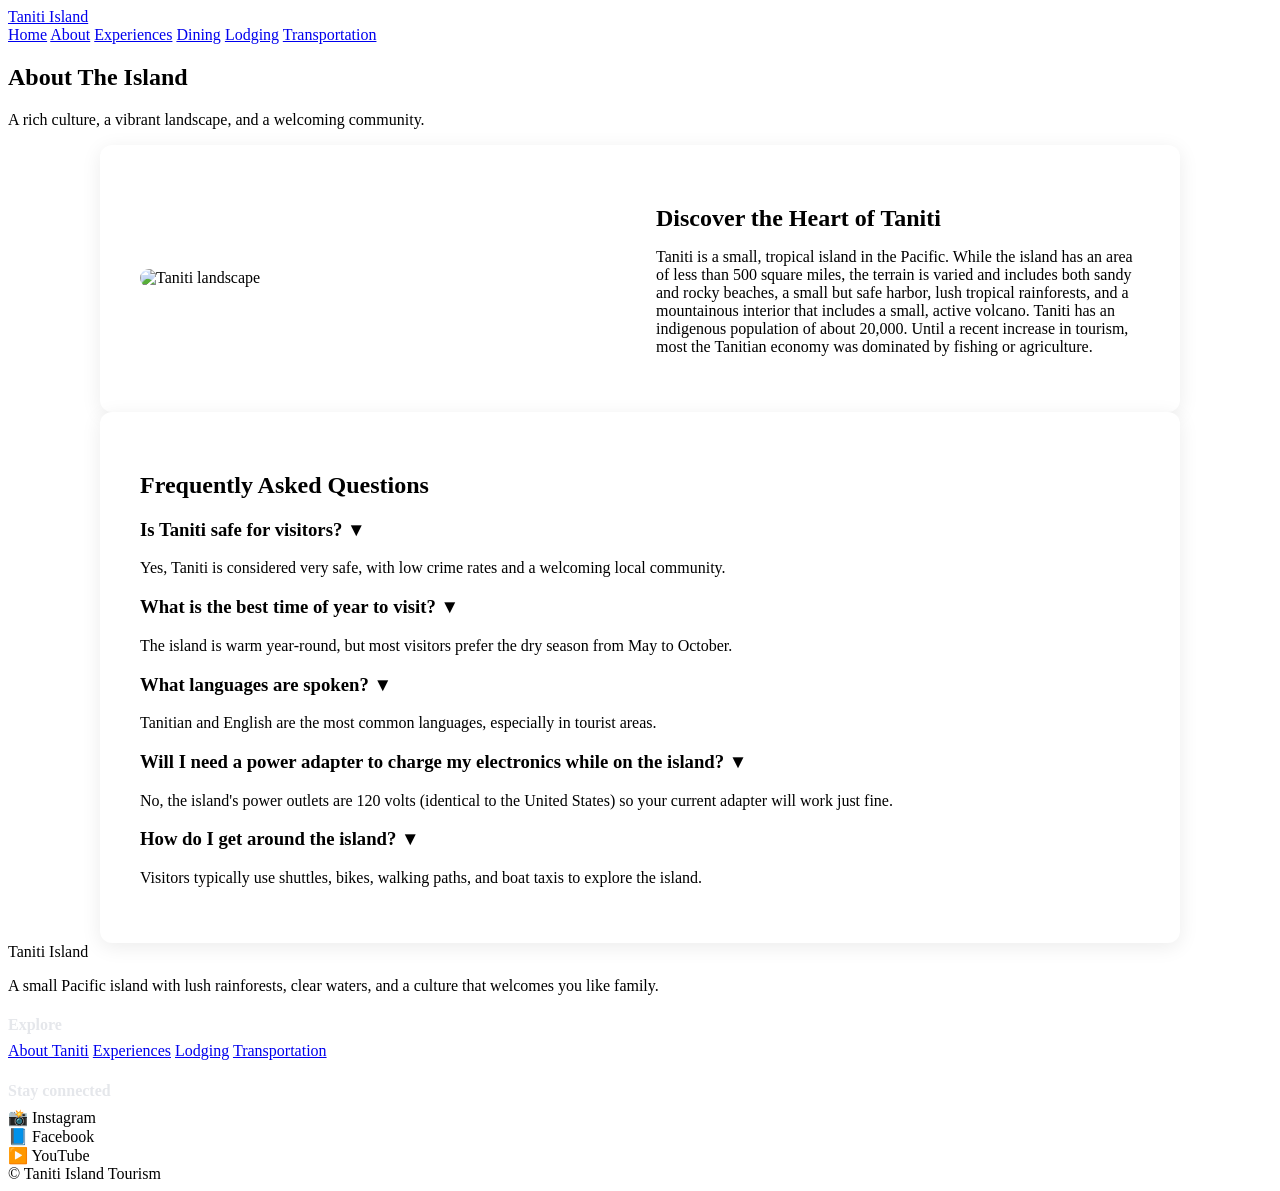
==== pages/about.html @ 361cd040 "added website pages" ====
<!DOCTYPE html>
<html lang="en">
<head>
  <meta charset="UTF-8" />
  <title>About Taniti</title>
  <link rel="stylesheet" href="../styles.css" />
</head>
<body>

<header>
  <nav class="nav">
    <div class="logo"><a href="index.html">Taniti Island</a></div>
    <div class="nav-links">
      <a href="../index.html">Home</a>
      <a href="about.html" class="active">About</a>
      <a href="experiences.html">Experiences</a>
      <a href="dining.html">Dining</a>
      <a href="lodging.html">Lodging</a>
      <a href="transportation.html">Transportation</a>
    </div>
  </nav>
</header>

<!-- HERO BANNER -->
<section class="exp-hero">
  <div class="exp-hero-inner">
    <h1 class="exp-hero-title">About The Island</h1>
    <p class="exp-hero-subtitle">
      A rich culture, a vibrant landscape, and a welcoming community.
    </p>
  </div>
</section>

<!-- MAIN CONTENT CARD -->
<section class="section">
  <div class="section-inner">

    <div class="content-card" style="
      background: white;
      padding: 40px;
      border-radius: 12px;
      box-shadow: 0 4px 20px rgba(0,0,0,0.08);
      max-width: 1000px;
      margin: 0 auto;
    ">

      <div class="two-column" style="
        display: grid;
        grid-template-columns: 1fr 1fr;
        gap: 32px;
        align-items: center;
      ">
        <img src="islandbanner.png" alt="Taniti landscape" style="
          width: 100%;
          border-radius: 10px;
        ">

        <div>
          <h2 style="margin-bottom: 16px;">Discover the Heart of Taniti</h2>
          <p style="margin-bottom: 16px;">
          Taniti is a small, tropical island in the Pacific. While the island 
          has an area of less than 500 square miles, the terrain is varied 
          and includes both sandy and rocky beaches, a small but safe harbor,
          lush tropical rainforests, and a mountainous interior that includes 
          a small, active volcano. Taniti has an indigenous population of about 
          20,000. Until a recent increase in tourism, most the Tanitian economy
          was dominated by fishing or agriculture.
          </p>
        </div>
      </div>

    </div>

  </div>
</section>

<section class="section">
  <div class="section-inner">

    <div class="content-card" style="
      background: white;
      padding: 40px;
      border-radius: 12px;
      box-shadow: 0 4px 20px rgba(0,0,0,0.08);
      max-width: 1000px;
      margin: 0 auto;
    ">

      <h2 style="margin-bottom: 20px;">Frequently Asked Questions</h2>

      <div class="faq-item">
        <h3 class="faq-question">Is Taniti safe for visitors?
        <span class="faq-arrow">▼</span>
        </h3>
         
        <p class="faq-answer">
          Yes, Taniti is considered very safe, with low crime rates and a welcoming local community.
        </p>
      </div>

      <div class="faq-item">
        <h3 class="faq-question">What is the best time of year to visit?
          <span class="faq-arrow">▼</span>
        </h3>
        <p class="faq-answer">
          The island is warm year‑round, but most visitors prefer the dry season from May to October.
        </p>
      </div>

      <div class="faq-item">
        <h3 class="faq-question">What languages are spoken?
          <span class="faq-arrow">▼</span>
        </h3>
        <p class="faq-answer">
          Tanitian and English are the most common languages, especially in tourist areas.
        </p>
      </div>

            <div class="faq-item">
        <h3 class="faq-question">Will I need a power adapter to charge my electronics while on the island?
          <span class="faq-arrow">▼</span>
        </h3>
        <p class="faq-answer">
          No, the island's power outlets are 120 volts (identical to the United States) so your current adapter
          will work just fine. 
        </p>
      </div>


      <div class="faq-item">
        <h3 class="faq-question">How do I get around the island?
          <span class="faq-arrow">▼</span>
        </h3>
        <p class="faq-answer">
          Visitors typically use shuttles, bikes, walking paths, and boat taxis to explore the island.
        </p>
      </div>

    </div>

  </div>
</section>



<footer>
  <div class="footer-inner">
    <div>
      <div class="footer-logo">Taniti Island</div>
      <p>
        A small Pacific island with lush rainforests, clear waters, and a culture that welcomes you like
        family.
      </p>
    </div>

    <div>
      <h4 style="color:#e5e7eb; margin-bottom:8px;">Explore</h4>
      <div class="footer-links">
        <a href="about.html">About Taniti</a>
        <a href="experiences.html">Experiences</a>
        <a href="lodging.html">Lodging</a>
        <a href="transportation.html">Transportation</a>
      </div>
    </div>

    <div>
      <h4 style="color:#e5e7eb; margin-bottom:8px;">Stay connected</h4>
      <div class="footer-social">
        <div class="social-pill">📸 Instagram</div>
        <div class="social-pill">📘 Facebook</div>
        <div class="social-pill">▶️ YouTube</div>
      </div>
    </div>
  </div>

  <div class="footer-bottom">
    <span>© Taniti Island Tourism</span>
  </div>
</footer>

<script>
  document.querySelectorAll('.faq-question').forEach(q => {
    q.addEventListener('click', () => {
      const answer = q.nextElementSibling;
      const arrow = q.querySelector('.faq-arrow');

      answer.classList.toggle('open');
      arrow.classList.toggle('rotate');
    });
  });
</script>

</body>
</html>
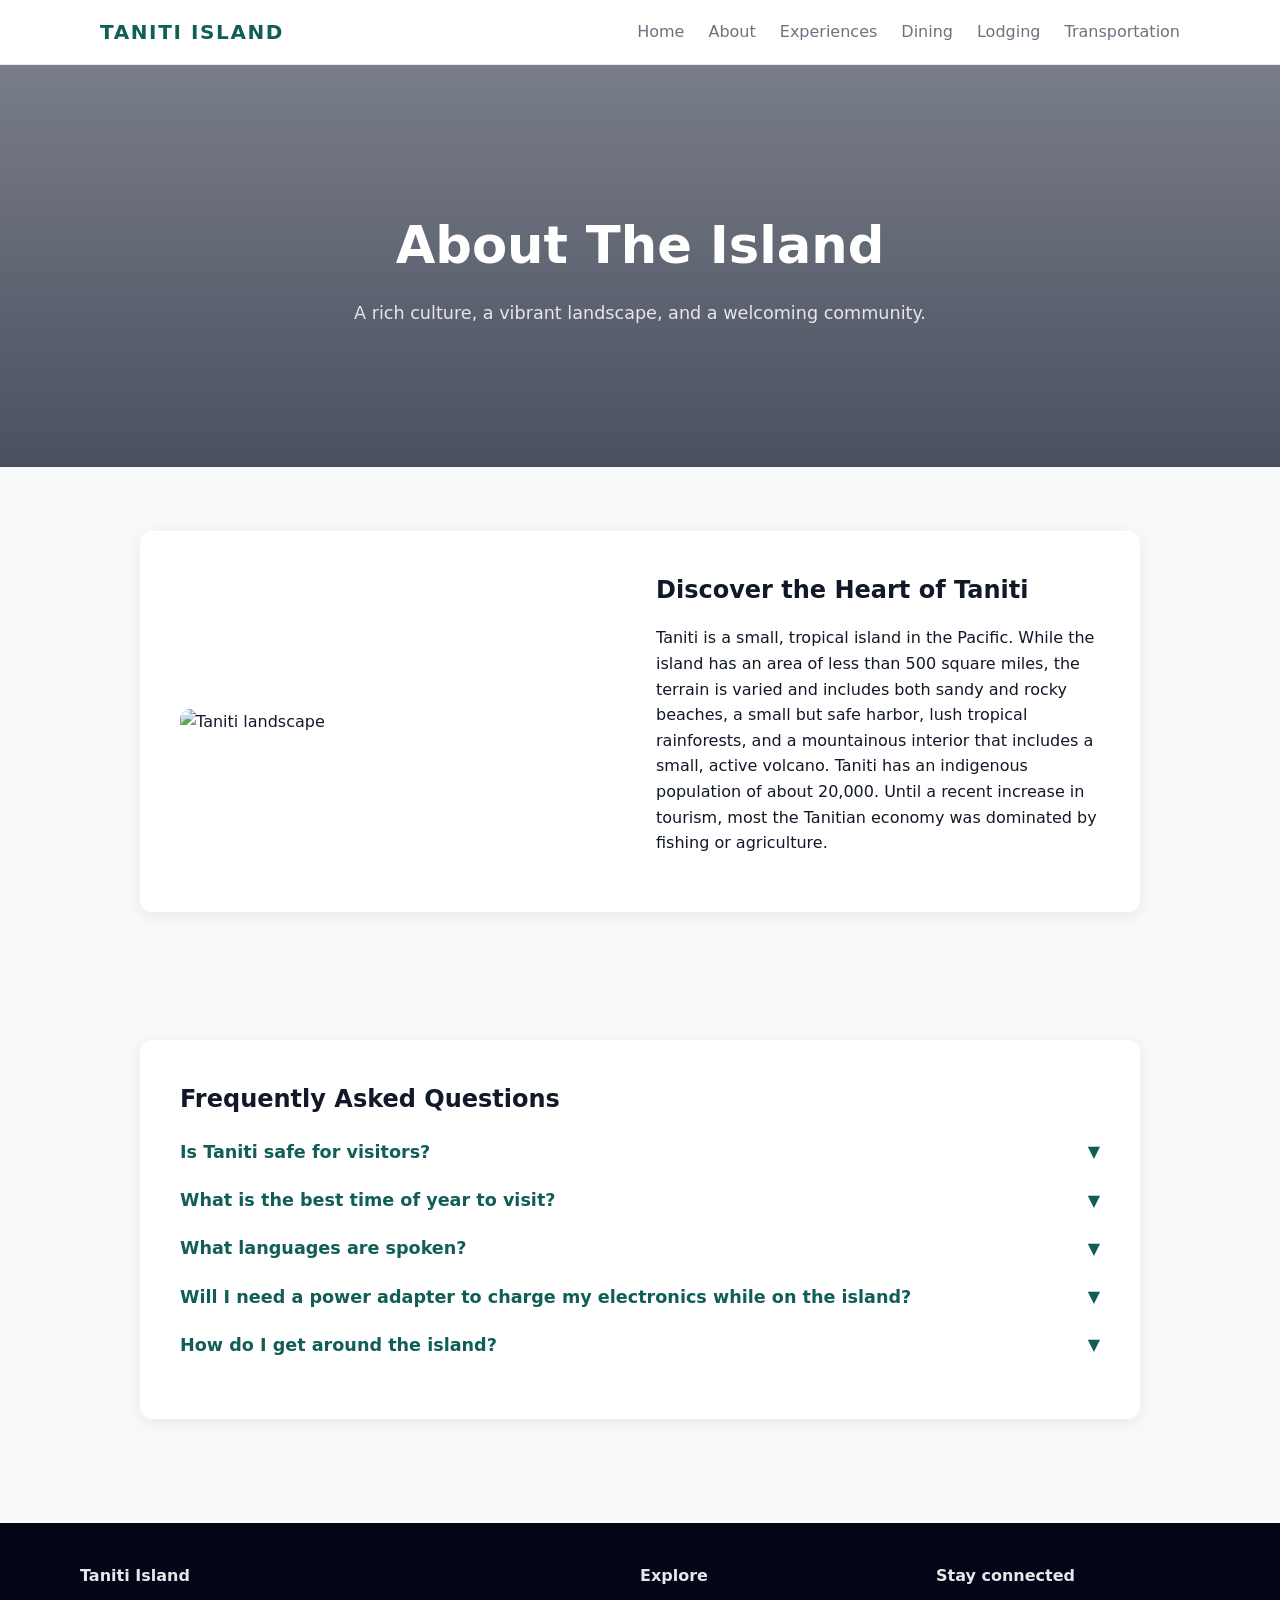
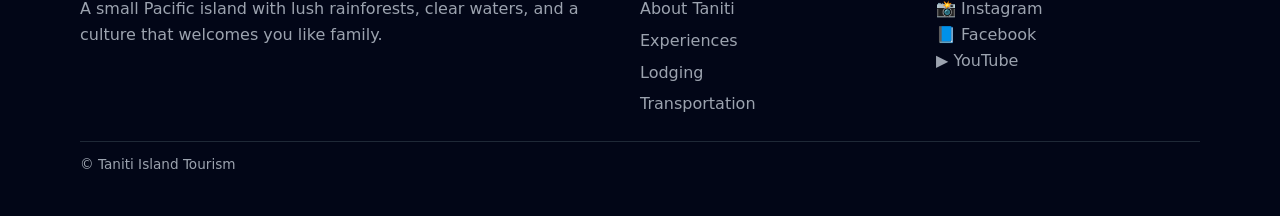
==== commit 16b81d17: "updated about.html fixed style sheet href" ====
--- a/pages/about.html
+++ b/pages/about.html
@@ -3,7 +3,7 @@
 <head>
   <meta charset="UTF-8" />
   <title>About Taniti</title>
-  <link rel="stylesheet" href="../styles.css" />
+  <link rel="stylesheet" href="styles.css" />
 </head>
 <body>
 
@@ -11,12 +11,12 @@
   <nav class="nav">
     <div class="logo"><a href="index.html">Taniti Island</a></div>
     <div class="nav-links">
-      <a href="../index.html">Home</a>
-      <a href="about.html" class="active">About</a>
-      <a href="experiences.html">Experiences</a>
-      <a href="dining.html">Dining</a>
-      <a href="lodging.html">Lodging</a>
-      <a href="transportation.html">Transportation</a>
+      <a href="index.html">Home</a>
+      <a href="pages/about.html" class="active">About</a>
+      <a href="pages/experiences">Experiences</a>
+      <a href="pages/dining.html">Dining</a>
+      <a href="pages/lodging.html">Lodging</a>
+      <a href="pages/transportation.html">Transportation</a>
     </div>
   </nav>
 </header>
@@ -156,10 +156,10 @@
     <div>
       <h4 style="color:#e5e7eb; margin-bottom:8px;">Explore</h4>
       <div class="footer-links">
-        <a href="about.html">About Taniti</a>
-        <a href="experiences.html">Experiences</a>
-        <a href="lodging.html">Lodging</a>
-        <a href="transportation.html">Transportation</a>
+        <a href="pages/about.html">About Taniti</a>
+        <a href="pages/experiences.html">Experiences</a>
+        <a href="pages/lodging.html">Lodging</a>
+        <a href="pages/transportation.html">Transportation</a>
       </div>
     </div>
 
--- a/pages/styles.css
+++ b/pages/styles.css
@@ -0,0 +1,639 @@
+/* ---------- GLOBAL RESET ---------- */
+* {
+  margin: 0;
+  padding: 0;
+  box-sizing: border-box;
+}
+
+body {
+  font-family: system-ui, -apple-system, BlinkMacSystemFont, "Segoe UI", sans-serif;
+  background: #f9fafb;
+  color: #111827;
+  line-height: 1.6;
+}
+
+a {
+  text-decoration: none;
+  color: inherit;
+}
+
+img {
+  max-width: 100%;
+  display: block;
+}
+
+:root {
+  --primary: #0f766e;
+  --primary-dark: #115e57;
+  --muted: #6b7280;
+  --white: #ffffff;
+  --max-width: 1120px;
+  --radius: 8px;
+}
+
+/* ---------- HEADER ---------- */
+header {
+  background: #ffffffee;
+  backdrop-filter: blur(10px);
+  border-bottom: 1px solid #e5e7eb;
+  position: sticky;
+  top: 0;
+  z-index: 20;
+}
+
+.nav {
+  max-width: var(--max-width);
+  margin: 0 auto;
+  padding: 16px 20px;
+  display: flex;
+  justify-content: space-between;
+  align-items: center;
+}
+
+.logo {
+    font-weight: 700;
+    font-size: 1.25rem;
+    letter-spacing: 0.08em;
+    text-transform: uppercase;
+    color: var(--primary-dark);
+}
+
+.nav-links {
+  display: flex;
+  gap: 24px;
+  align-items: center;
+}
+
+.nav-links a {
+  color: var(--muted);
+  font-weight: 500;
+}
+
+.nav-links a:hover {
+  color: var(--primary-dark);
+}
+
+.btn {
+  padding: 10px 18px;
+  border-radius: 999px;
+  border: 1px solid transparent;
+  font-weight: 600;
+  cursor: pointer;
+}
+
+.btn-primary {
+  background: var(--primary);
+  color: var(--white);
+}
+
+.btn-primary:hover {
+  background: var(--primary-dark);
+}
+
+.btn-secondary {
+  background: var(--white);
+  border: 1px solid #d1d5db;
+  color: var(--primary-dark);
+}
+
+.btn-secondary:hover {
+  border-color: var(--primary);
+  color: var(--primary);
+}
+
+/* ---------- PAGE LAYOUT ---------- */
+.section {
+  padding: 64px 20px;
+}
+
+.section-inner {
+  max-width: var(--max-width);
+  margin: 0 auto;
+}
+
+.section-title {
+  font-size: 2rem;
+  font-weight: 700;
+  margin-bottom: 16px;
+}
+
+.section-subtitle {
+  color: var(--muted);
+  margin-bottom: 24px;
+  max-width: 640px;
+}
+
+/* ---------- FOOTER ---------- */
+footer {
+  background: #020617;
+  color: #9ca3af;
+  padding: 40px 20px;
+  margin-top: 40px;
+}
+
+.footer-inner {
+  max-width: var(--max-width);
+  margin: 0 auto;
+  display: grid;
+  grid-template-columns: 2fr 1fr 1fr;
+  gap: 32px;
+}
+
+.footer-logo {
+  font-weight: 700;
+  color: #e5e7eb;
+  margin-bottom: 8px;
+}
+
+.footer-links {
+  display: flex;
+  flex-direction: column;
+  gap: 6px;
+}
+
+.footer-links a:hover {
+  color: #e5e7eb;
+}
+
+.footer-bottom {
+  max-width: var(--max-width);
+  margin: 24px auto 0;
+  border-top: 1px solid #1f2937;
+  padding-top: 12px;
+  font-size: 0.85rem;
+  display: flex;
+  justify-content: space-between;
+}
+
+
+.faq-item {
+  margin-bottom: 20px;
+}
+
+.faq-question {
+  font-size: 1.1rem;
+  font-weight: 600;
+  margin-bottom: 6px;
+  color: #115e57;
+}
+
+.faq-answer {
+  color: #555;
+  line-height: 1.5;
+}
+
+
+.faq-answer {
+  display: none;
+  margin-top: 6px;
+}
+
+.faq-answer.open {
+  display: block;
+}
+
+
+.faq-question {
+  display: flex;
+  justify-content: space-between;
+  align-items: center;
+  cursor: pointer;
+  font-size: 1.1rem;
+  font-weight: 600;
+  margin-bottom: 6px;
+  color: #115e57;
+}
+
+.faq-arrow {
+  font-size: 1rem;
+  transition: transform 0.25s ease;
+}
+
+.faq-arrow.rotate {
+  transform: rotate(180deg);
+}
+
+
+/* HERO */
+.exp-hero {
+  background: linear-gradient(
+      to bottom,
+      rgba(15, 23, 42, 0.55),
+      rgba(15, 23, 42, 0.75)
+    ),
+    url("https://images.pexels.com/photos/457882/pexels-photo-457882.jpeg?auto=compress&cs=tinysrgb&w=1600")
+      center/cover no-repeat;
+  padding: 140px 20px;
+  text-align: center;
+  color: white;
+}
+
+.exp-hero-title {
+  font-size: clamp(2.4rem, 4vw, 3.2rem);
+  font-weight: 800;
+  margin-bottom: 12px;
+}
+
+.exp-hero-subtitle {
+  font-size: 1.1rem;
+  max-width: 600px;
+  margin: 0 auto;
+  color: #e5e7eb;
+}
+
+/* EXPERIENCE GRID */
+.exp-grid {
+  display: grid;
+  grid-template-columns: repeat(3, 1fr);
+  gap: 24px;
+  margin-top: 32px;
+}
+
+.exp-card {
+  background: white;
+  border-radius: 12px;
+  overflow: hidden;
+  box-shadow: 0 10px 25px rgba(15, 23, 42, 0.08);
+  transition: transform 0.2s ease;
+}
+
+.exp-card:hover {
+  transform: translateY(-4px);
+}
+
+.exp-card-img {
+  height: 200px;
+  background-size: cover;
+  background-position: center;
+}
+
+.exp-card-body {
+  padding: 20px;
+}
+
+.exp-card-body h3 {
+  margin-bottom: 8px;
+  font-size: 1.2rem;
+  font-weight: 600;
+}
+
+.exp-card-body p {
+  color: #6b7280;
+  font-size: 0.95rem;
+}
+
+/* FEATURED EXPERIENCE */
+.exp-feature {
+  display: grid;
+  grid-template-columns: 1fr 1fr;
+  gap: 32px;
+  align-items: center;
+}
+
+.exp-feature-img {
+  height: 340px;
+  border-radius: 12px;
+  background-size: cover;
+  background-position: center;
+  box-shadow: 0 10px 25px rgba(15, 23, 42, 0.12);
+}
+
+.exp-feature-text h2 {
+  margin-bottom: 12px;
+  font-size: 1.8rem;
+  font-weight: 700;
+}
+
+.exp-feature-text p {
+  margin-bottom: 12px;
+  color: #6b7280;
+}
+
+/* Dining hero tweak (optional, keeps same base hero style) */
+.dining-hero {
+  background: linear-gradient(
+      to bottom,
+      rgba(15, 23, 42, 0.55),
+      rgba(15, 23, 42, 0.75)
+    ),
+    url("https://images.pexels.com/photos/262978/pexels-photo-262978.jpeg?auto=compress&cs=tinysrgb&w=1600")
+      center/cover no-repeat;
+}
+
+/* Intro text */
+.dining-intro {
+  max-width: 720px;
+  margin: 0 auto 32px;
+  color: #6b7280;
+  font-size: 0.98rem;
+}
+
+/* Two-column dining features */
+.dining-feature {
+  display: grid;
+  grid-template-columns: minmax(0, 1.1fr) minmax(0, 1fr);
+  gap: 32px;
+  align-items: center;
+  margin-bottom: 40px;
+}
+
+.dining-feature.reverse {
+  grid-template-columns: minmax(0, 1fr) minmax(0, 1.1fr);
+}
+
+.dining-image {
+  height: 320px;
+  border-radius: 12px;
+  background-size: cover;
+  background-position: center;
+  box-shadow: 0 10px 25px rgba(15, 23, 42, 0.12);
+}
+
+.dining-text h2 {
+  margin-bottom: 12px;
+  font-size: 1.6rem;
+  font-weight: 700;
+  color: #115e57;
+}
+
+.dining-text p {
+  margin-bottom: 12px;
+  color: #6b7280;
+  font-size: 0.96rem;
+}
+
+.dining-text ul {
+  padding-left: 18px;
+  color: #4b5563;
+  font-size: 0.95rem;
+}
+
+/* Highlight block */
+.dining-highlight {
+  margin-top: 16px;
+  padding: 24px;
+  border-radius: 12px;
+  background: #f9fafb;
+  border: 1px solid #e5e7eb;
+}
+
+.dining-highlight h2 {
+  margin-bottom: 10px;
+  font-size: 1.4rem;
+  font-weight: 700;
+  color: #115e57;
+}
+
+.dining-highlight p {
+  color: #6b7280;
+  margin-bottom: 8px;
+}
+
+/* Responsive */
+@media (max-width: 960px) {
+  .dining-feature,
+  .dining-feature.reverse {
+    grid-template-columns: minmax(0, 1fr);
+  }
+}
+
+@media (max-width: 720px) {
+  .dining-image {
+    height: 260px;
+  }
+}
+
+
+/* CTA */
+.exp-cta {
+  background: radial-gradient(circle at top left, #22c55e 0, #0f766e 40%, #0f172a 100%);
+  color: white;
+  text-align: center;
+  padding: 60px 20px;
+  border-radius: 16px;
+  margin: 40px auto;
+  max-width: 1100px;
+}
+
+.exp-cta h2 {
+  font-size: 2rem;
+  margin-bottom: 10px;
+}
+
+.exp-cta p {
+  margin-bottom: 20px;
+  color: #e5e7eb;
+}
+
+/* RESPONSIVE */
+@media (max-width: 960px) {
+  .exp-grid {
+    grid-template-columns: 1fr 1fr;
+  }
+
+  .exp-feature {
+    grid-template-columns: 1fr;
+  }
+}
+
+@media (max-width: 720px) {
+  .exp-grid {
+    grid-template-columns: 1fr;
+  }
+}
+
+
+/* Lodging */
+
+/* Lodging hero */
+.lodging-hero {
+  background: linear-gradient(
+      to bottom,
+      rgba(15, 23, 42, 0.55),
+      rgba(15, 23, 42, 0.75)
+    ),
+    url("https://images.pexels.com/photos/457882/pexels-photo-457882.jpeg?auto=compress&cs=tinysrgb&w=1600")
+      center/cover no-repeat;
+}
+
+/* Intro */
+.lodging-intro {
+  max-width: 720px;
+  margin: 0 auto 32px;
+  color: #6b7280;
+  font-size: 0.98rem;
+}
+
+/* Two-column lodging features */
+.lodging-feature {
+  display: grid;
+  grid-template-columns: minmax(0, 1.1fr) minmax(0, 1fr);
+  gap: 32px;
+  align-items: center;
+  margin-bottom: 40px;
+}
+
+.lodging-feature.reverse {
+  grid-template-columns: minmax(0, 1fr) minmax(0, 1.1fr);
+}
+
+.lodging-image {
+  height: 320px;
+  border-radius: 12px;
+  background-size: cover;
+  background-position: center;
+  box-shadow: 0 10px 25px rgba(15, 23, 42, 0.12);
+}
+
+.lodging-text h2 {
+  margin-bottom: 12px;
+  font-size: 1.6rem;
+  font-weight: 700;
+  color: #115e57;
+}
+
+.lodging-text p {
+  margin-bottom: 12px;
+  color: #6b7280;
+  font-size: 0.96rem;
+}
+
+.lodging-text ul {
+  padding-left: 18px;
+  color: #4b5563;
+  font-size: 0.95rem;
+}
+
+/* Highlight block */
+.lodging-highlight {
+  margin-top: 16px;
+  padding: 24px;
+  border-radius: 12px;
+  background: #f9fafb;
+  border: 1px solid #e5e7eb;
+}
+
+.lodging-highlight h2 {
+  margin-bottom: 10px;
+  font-size: 1.4rem;
+  font-weight: 700;
+  color: #115e57;
+}
+
+.lodging-highlight p {
+  color: #6b7280;
+  margin-bottom: 8px;
+}
+
+/* Responsive */
+@media (max-width: 960px) {
+  .lodging-feature,
+  .lodging-feature.reverse {
+    grid-template-columns: minmax(0, 1fr);
+  }
+}
+
+@media (max-width: 720px) {
+  .lodging-image {
+    height: 260px;
+  }
+}
+
+
+/* Transportation */
+
+/* Transportation hero */
+.transportation-hero {
+  background: linear-gradient(
+      to bottom,
+      rgba(15, 23, 42, 0.55),
+      rgba(15, 23, 42, 0.75)
+    ),
+    url("https://images.pexels.com/photos/457882/pexels-photo-457882.jpeg?auto=compress&cs=tinysrgb&w=1600")
+      center/cover no-repeat;
+}
+
+/* Intro */
+.transport-intro {
+  max-width: 720px;
+  margin: 0 auto 32px;
+  color: #6b7280;
+  font-size: 0.98rem;
+}
+
+/* Two-column transport features */
+.transport-feature {
+  display: grid;
+  grid-template-columns: minmax(0, 1.1fr) minmax(0, 1fr);
+  gap: 32px;
+  align-items: center;
+  margin-bottom: 40px;
+}
+
+.transport-feature.reverse {
+  grid-template-columns: minmax(0, 1fr) minmax(0, 1.1fr);
+}
+
+.transport-image {
+  height: 320px;
+  border-radius: 12px;
+  background-size: cover;
+  background-position: center;
+  box-shadow: 0 10px 25px rgba(15, 23, 42, 0.12);
+}
+
+.transport-text h2 {
+  margin-bottom: 12px;
+  font-size: 1.6rem;
+  font-weight: 700;
+  color: #115e57;
+}
+
+.transport-text p {
+  margin-bottom: 12px;
+  color: #6b7280;
+  font-size: 0.96rem;
+}
+
+.transport-text ul {
+  padding-left: 18px;
+  color: #4b5563;
+  font-size: 0.95rem;
+}
+
+/* Highlight block */
+.transport-highlight {
+  margin-top: 16px;
+  padding: 24px;
+  border-radius: 12px;
+  background: #f9fafb;
+  border: 1px solid #e5e7eb;
+}
+
+.transport-highlight h2 {
+  margin-bottom: 10px;
+  font-size: 1.4rem;
+  font-weight: 700;
+  color: #115e57;
+}
+
+.transport-highlight p {
+  color: #6b7280;
+  margin-bottom: 8px;
+}
+
+/* Responsive */
+@media (max-width: 960px) {
+  .transport-feature,
+  .transport-feature.reverse {
+    grid-template-columns: minmax(0, 1fr);
+  }
+}
+
+@media (max-width: 720px) {
+  .transport-image {
+    height: 260px;
+  }
+}
+
+
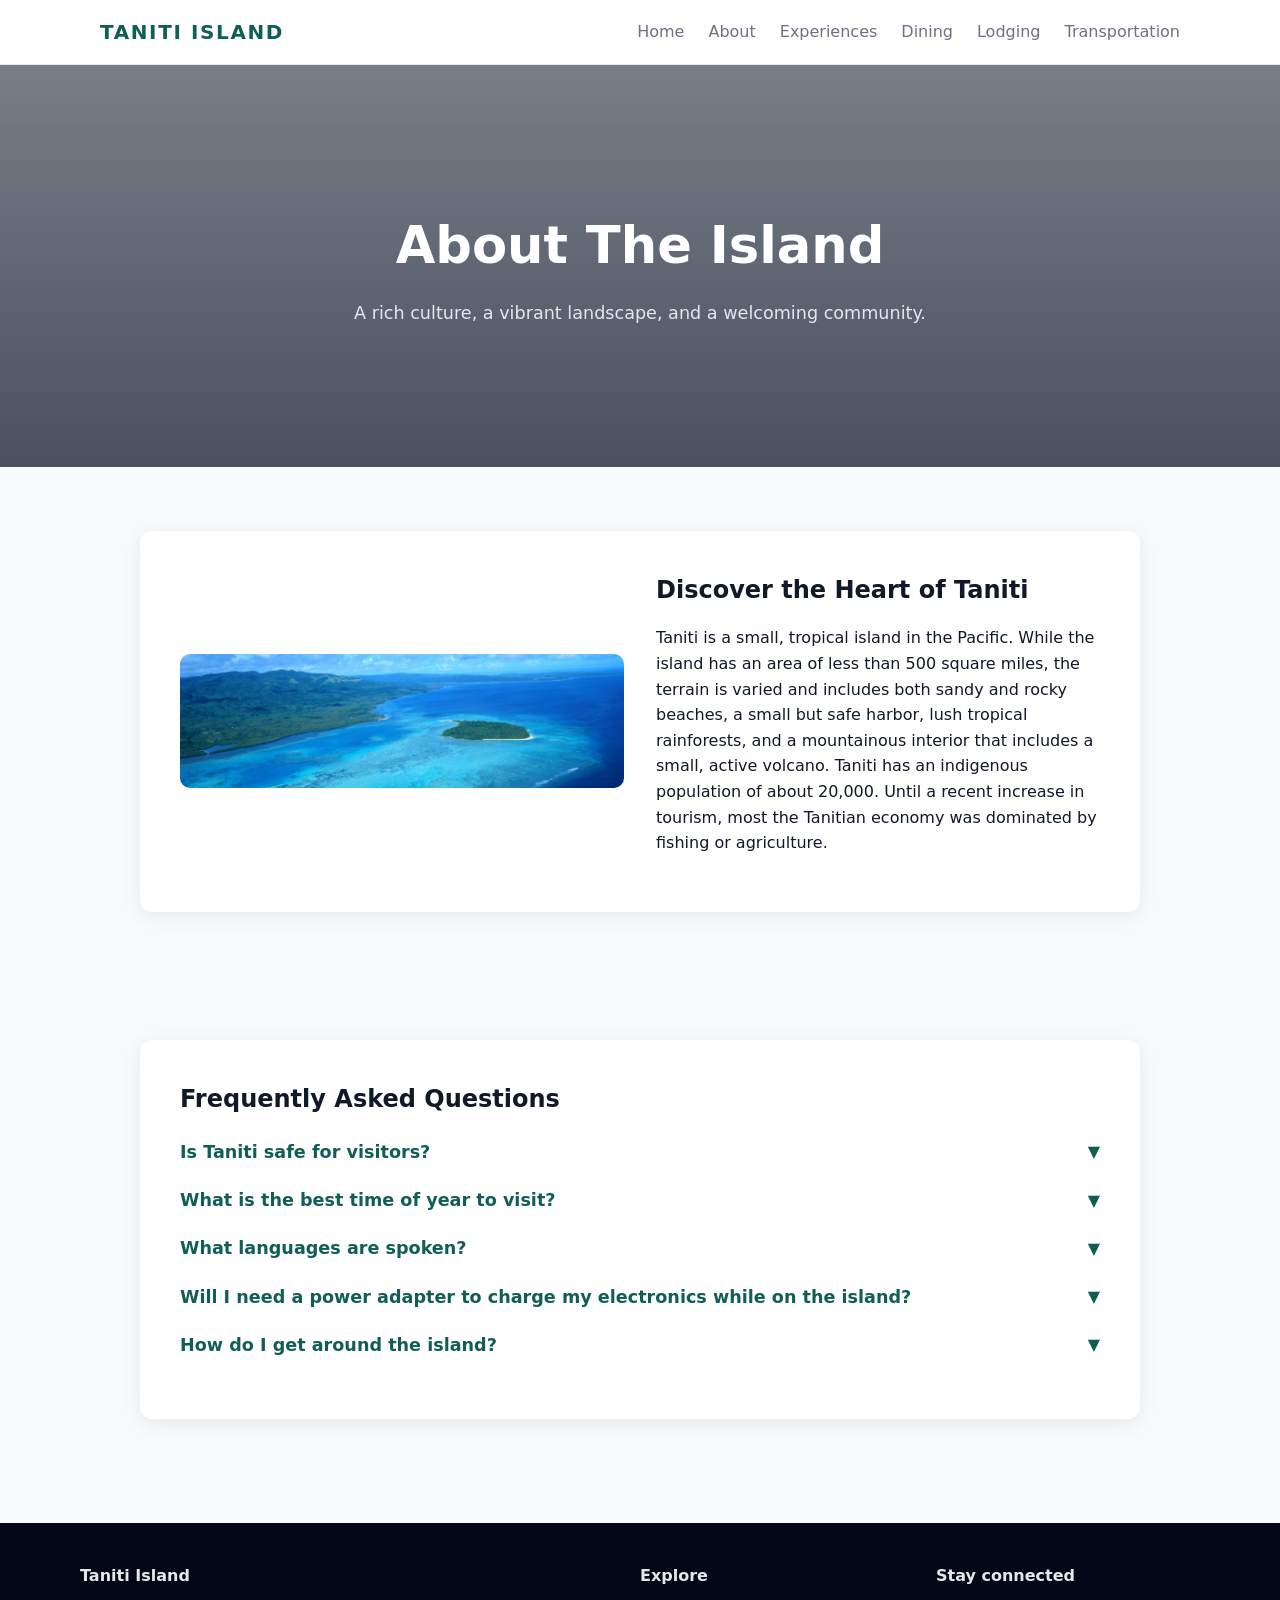
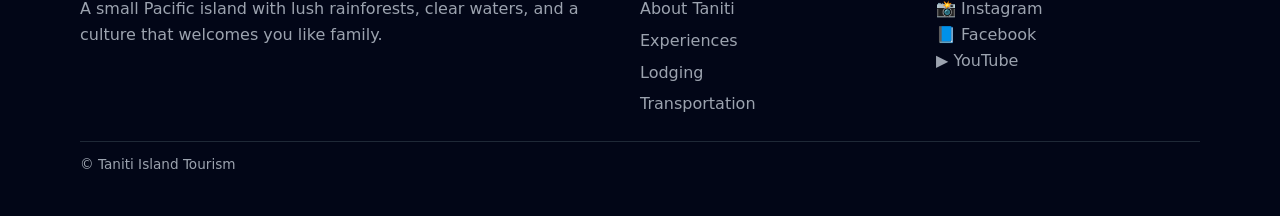
==== commit 6761d493: "updated about.html fixed image link" ====
--- a/pages/about.html
+++ b/pages/about.html
@@ -9,14 +9,14 @@
 
 <header>
   <nav class="nav">
-    <div class="logo"><a href="index.html">Taniti Island</a></div>
+    <div class="logo"><a href="../index.html">Taniti Island</a></div>
     <div class="nav-links">
-      <a href="index.html">Home</a>
-      <a href="pages/about.html" class="active">About</a>
-      <a href="pages/experiences">Experiences</a>
-      <a href="pages/dining.html">Dining</a>
-      <a href="pages/lodging.html">Lodging</a>
-      <a href="pages/transportation.html">Transportation</a>
+      <a href="../index.html">Home</a>
+      <a href="about.html" class="active">About</a>
+      <a href="experiences">Experiences</a>
+      <a href="dining.html">Dining</a>
+      <a href="lodging.html">Lodging</a>
+      <a href="transportation.html">Transportation</a>
     </div>
   </nav>
 </header>
@@ -50,7 +50,7 @@
         gap: 32px;
         align-items: center;
       ">
-        <img src="islandbanner.png" alt="Taniti landscape" style="
+        <img src="../islandbanner.png" alt="Taniti landscape" style="
           width: 100%;
           border-radius: 10px;
         ">
@@ -156,10 +156,10 @@
     <div>
       <h4 style="color:#e5e7eb; margin-bottom:8px;">Explore</h4>
       <div class="footer-links">
-        <a href="pages/about.html">About Taniti</a>
-        <a href="pages/experiences.html">Experiences</a>
-        <a href="pages/lodging.html">Lodging</a>
-        <a href="pages/transportation.html">Transportation</a>
+        <a href="about.html">About Taniti</a>
+        <a href="experiences.html">Experiences</a>
+        <a href="lodging.html">Lodging</a>
+        <a href="transportation.html">Transportation</a>
       </div>
     </div>
 
